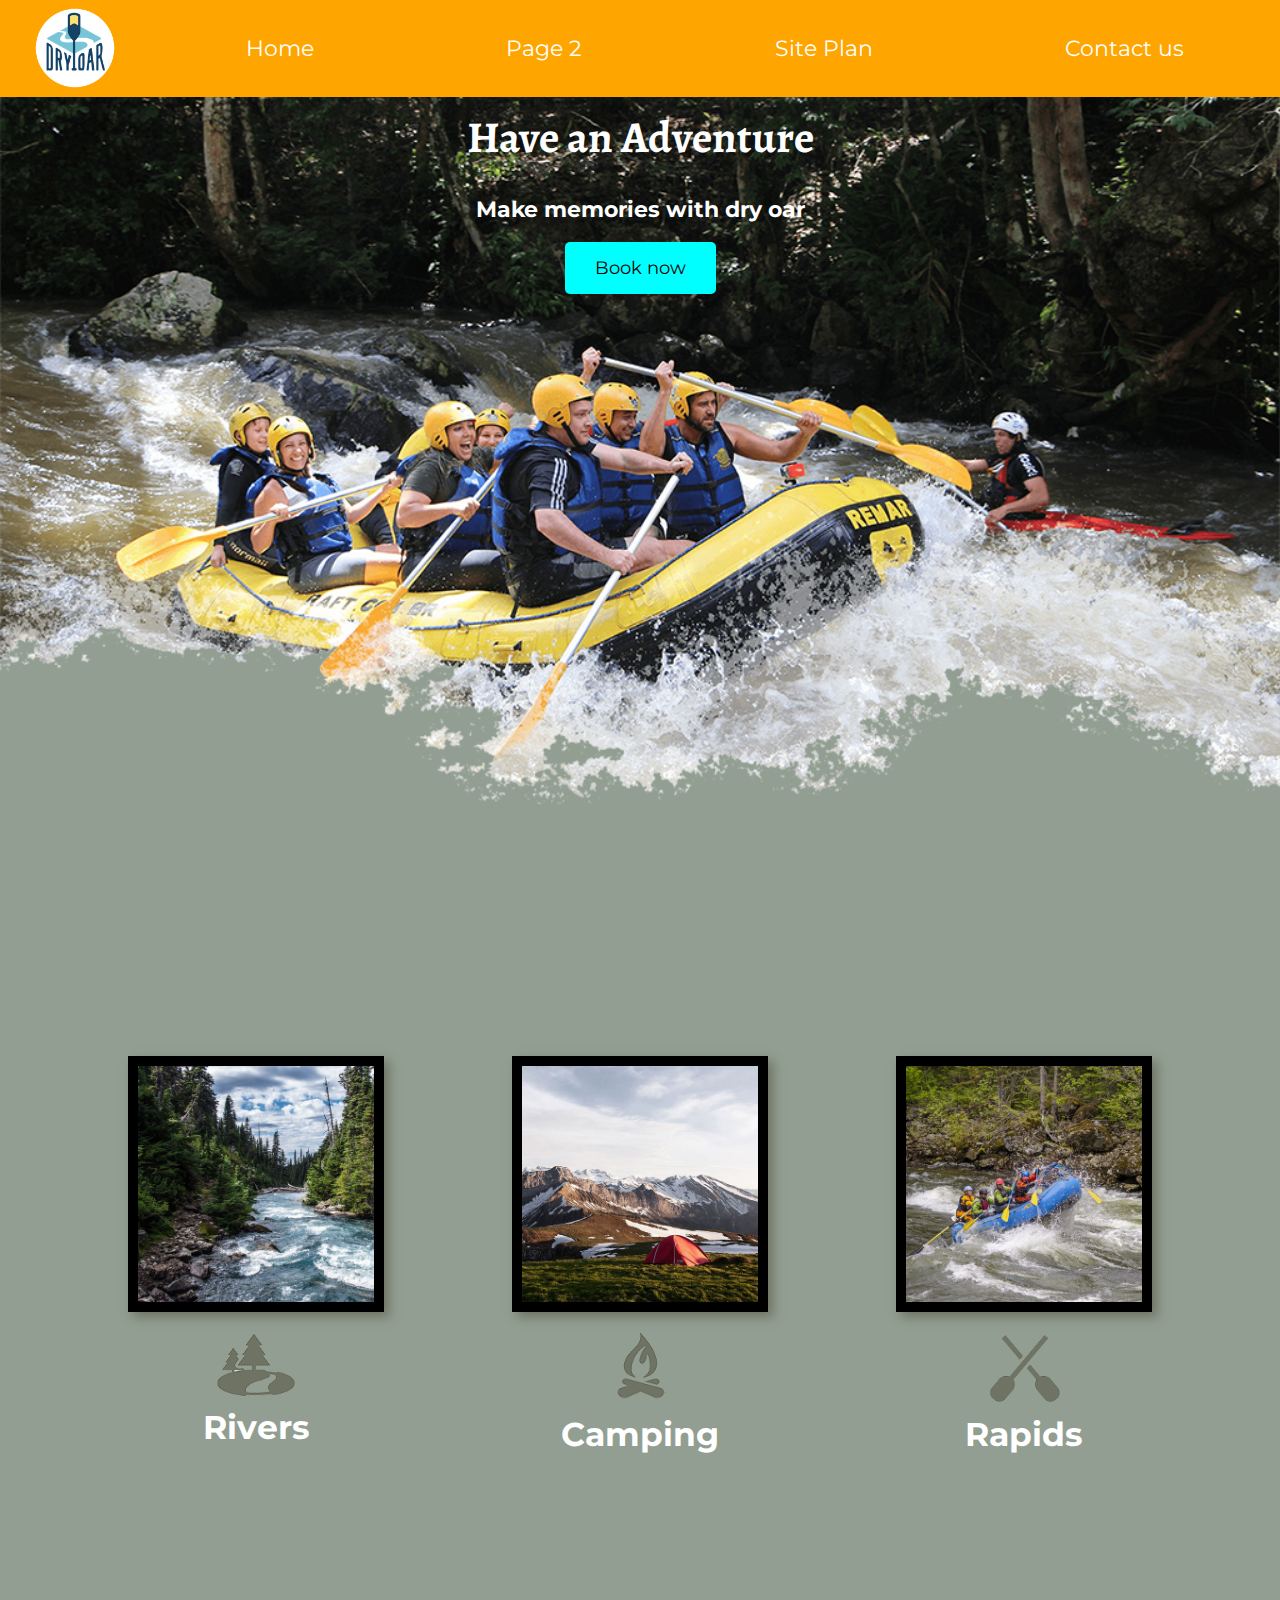
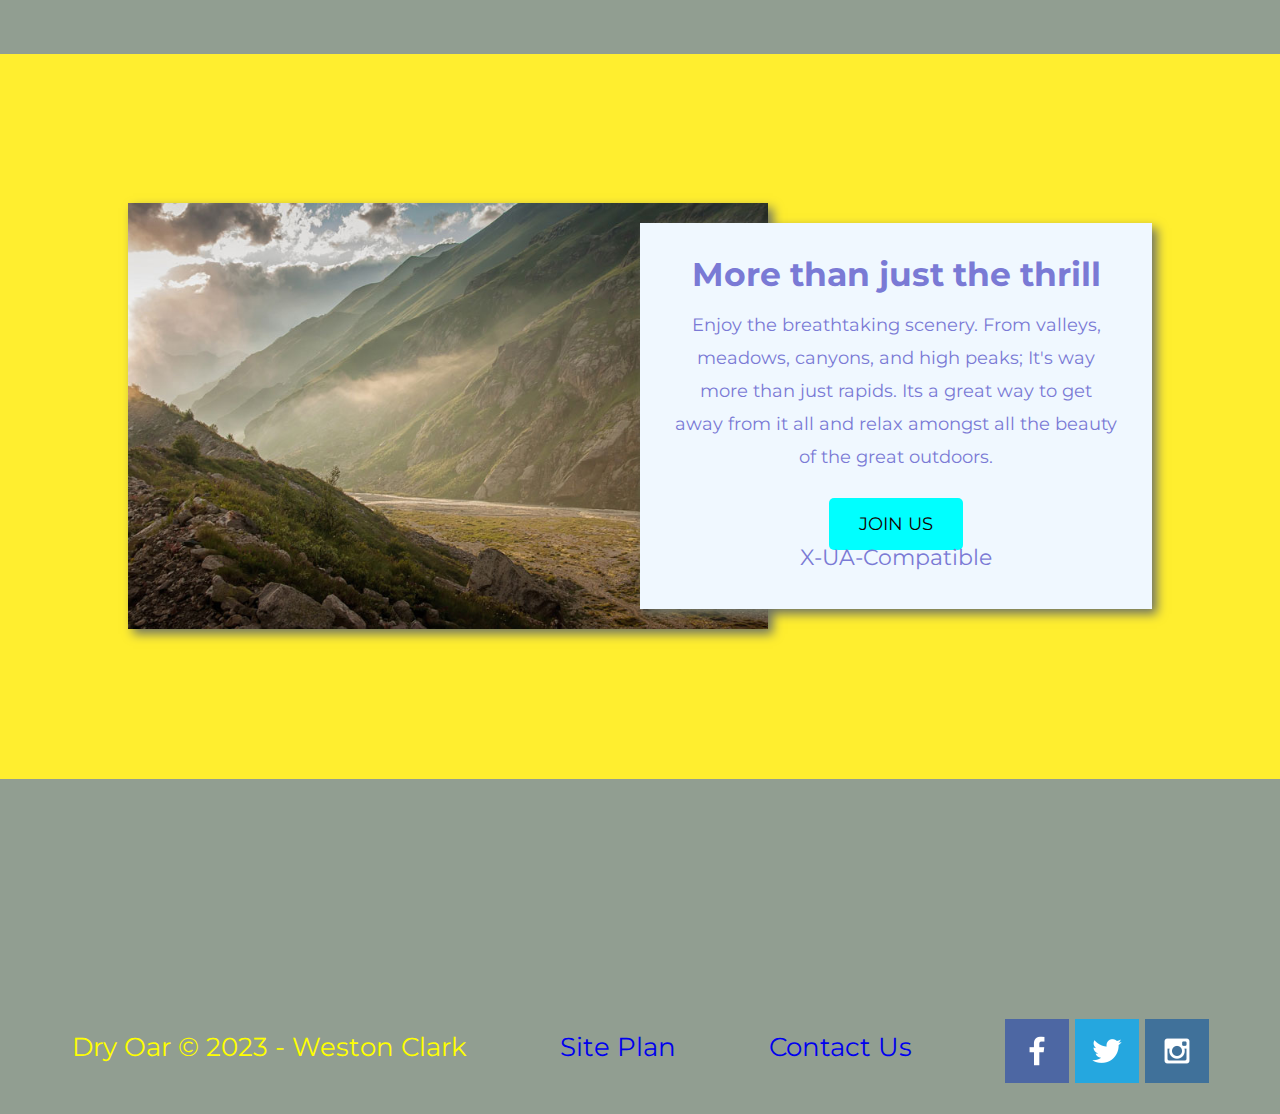
==== wwr/index.html @ a03a237e "process of renaming index file on GitHub 2/2" ====
<!DOCTYPE html>
<html lang="en">
<head>
    <link rel="stylesheet" href="styles/style.css">
    <meta charset="UTF-8">
    <meta http-equiv="X-UA-Compatible" content="IE=edge">
    <meta name="viewport" content="width=device-width, initial-scale=1.0">
    <title>White Water Rafting | Dry Oar | Home</title>
</head>
<body>
    <div id="content">
        <header>
            <a id="logo_link" href="index.html">
                <img class="logo" src="./images/logo.png" alt="Logo image">
            </a>
            <nav>
                <a href="index.html">Home</a>
                <a href="#">Page 2</a>
                <a href="site-plan-rafting.html">Site Plan</a>
                <a href="Contactus.html">Contact us</a>
            </nav>
        </header>
        <div id="hero">
            <div id="hero-box">
                <img id="hero-img" src="images/hero.png" alt="people enjoying white water rafting">
            </div>
            <section id="hero-msg">
                <h1 class="home-title">Have an Adventure</h1>
                <h4>Make memories with dry oar</h4>
                <div class='button-box'>
                    <a class='book' href="contactus.html"> Book now</a>
                </div>
            </section>
        </div>
        <main class="home-grid">
            <section class="rivers-card">
                <img class="card-img" src="images/rivers.jpg" alt="river in the forest">
                <img class="icon" src="images/river_icon.png" alt="river icon">
                <h2>Rivers</h2>
            </section>
            <section class="camping-card">
                <img class="card-img" src="images/camping.jpg" alt="tent in mountains">
                <img class="icon" src="images/fire_icon.png" alt="fire icon">
                <h2>Camping</h2>
            </section>
            <section class="rapids-card">
                <img class="card-img" src="images/rapids.jpg" alt="rafting boat">
                <img class="icon" src="images/oars.png" alt="oars icon">
                <h2>Rapids</h2>
            </section>
            <div id="background"></div>
            <img class="mountains" src="images/mountains.jpg" alt="misty mountains">
            <section class="msg">
                <h2>More than just the thrill</h2>
                <p>Enjoy the breathtaking scenery. From valleys, meadows, canyons, and high peaks; It's way more than just rapids. Its a great way to get away from it all and relax amongst all the beauty of the great outdoors.</p>
                <div class="button-box">
                    <a class="join" href="join.html">JOIN US</a>
                </div>X-UA-Compatible
            </section>
        </main>
        <footer>
            <p>Dry Oar &copy; 2023 - Weston Clark</p>
            <p><a href="site-plan-rafting.html">Site Plan</a></p>
            <p><a href="contactus.html">Contact Us</a></p>
            <div class="social">
                <a href="https://facebook.com" target="_blank">
                    <img src="images/facebook.png" alt="fb icon">
                </a>
                <a href="https://twitter.com" target="_blank">
                    <img src="images/twitter.png" alt="twitter icon">
                </a>
                <a href="https://instagram.com" target="_blank">
                    <img src="images/instagram.png" alt="instagram icon">
                </a>
        </div>
        </footer>
    </div>
</body>
</html>
---- wwr/styles/style.css ----
/*
# = select iD
. = SELECT CLASS
nav = select "nav" element (or so on)
div = select "div" elements
*/
@import url('https://fonts.googleapis.com/css2?family=Alegreya:wght@400;700;900&family=Gloock&family=Montserrat:wght@300;400&display=swap');
#content{
    max-width: 1600px;
    margin: 0 auto;
}
nav a, #hero-msg h1, #hero-msg h4, .button-box, main section {
    text-align: center;
    color: rgb(255, 255, 255);
    text-decoration: none;
}
#background{
    height: 725px;
}
#logo_link{
    padding-top: 5px;
    justify-self: center;
    align-self: center;
}
#hero{
    display: grid;
    grid-template-columns: 1fr 3fr 1fr;
    margin-top: -100px;
}
#hero-msg{
    grid-column: 2/3;
    grid-row: 1/2;
    margin-top: 100px;
}
#hero-box{
    grid-column: 1/4;
    grid-row: 1/3;
    z-index: -1;
}
.logo{
    width: 80px;
}
body{
    background-color: rgb(145, 158, 145);
    font-family: "Montserrat","Alegreya",sans-serif;
    font-size: 22px;
    margin: 0;
    padding: 0;
}
h2{
    margin: 0;
}
#hero-img{
    width: 100%;
}
.home-title{
    font-family: "Glook","Alegreya", sans-serif;
    font-size: 2em;
    margin-top: 10px;
}
header{
    background-color: orange;
    display: grid;
    grid-template-columns: 150px auto;
}
nav{
    display: flex;
    justify-content: space-around;
}
nav a:hover {
    background-color: black;
    color: #d9c2a3;
}
nav a{
    padding: 35px;
}
.book, .join {
    background-color: aqua;
    color: rgb(20, 0, 0);
    text-decoration: none;
    font-size: 18px;
    padding: 15px 30px;
    margin-top: 50px;
    border-radius: 5px;
}
.card-img{
    border: 10px solid black;
    transition: transform .5s;
    box-shadow: 5px 5px 10px #6f7364;
}
.card-img:hover{
    opacity: .6;
    transform: scale(1.1)
}
.book:hover, .join:hover{
    color: antiquewhite;
}
.home-grid{
    display: grid;
    grid-template-columns: repeat(10,1fr);
}
.card-img, .mountains{
    width: 100%
}
.mountains{
    grid-column: 2/7;
    grid-row: 5/8;
    box-shadow: 5px 5px 10px #6f7364;
}
#background{
    background-color: rgb(255, 238, 47);
    grid-column: 1/11;
    grid-row: 4/9;
}

.msg {
    color: rgb(122, 122, 213);
    background-color: aliceblue;
    line-height: 1.5em;
    padding: 35px;
    grid-column: 6/10;
    grid-row: 6/7;
    box-shadow: 5px 5px 10px #6f7364;
}
.msg p{
    font-size: .8em;
    padding-bottom: 15px;
}
footer{
    color: yellow;
    padding: 25px;
    margin-top: 200px;
    display: flex;
    justify-content: space-around;
    align-items: center;
}
footer a{
    text-decoration: none;
}

.icon{
    width: 80px;
    padding-top: 10px;
}
footer p {
    font-size: 1.2em;
}
footer p a:hover{
    text-decoration: underline;
}
footer .social img{
    padding-top: 15px;
}
.rivers-card, .camping-card, .rapids-card{
    margin: 200px 0;
}
.rivers-card{
grid-column: 2/4;
grid-row: 2/3;
}
.camping-card{
grid-column: 5/7;
grid-row: 2/3;
}
.rapids-card{
   grid-column: 8/10;
    grid-row: 2/3;
}
main section img{
    box-sizing: border-box;
}

@media screen and (max-width: 900px) {
    #hero, .home-grid {
        display: block;
        height: auto;
    }
    nav, footer {
        flex-direction: column;
    }
    nav a {
        display: block;
        padding: 15px;
    }
    #hero {
        margin-top: 0;
    }
    #hero-msg {
        margin-top: 0;
    }
    #hero-msg h4 {
        display: none;
    }
    .home-title {
        font-size: 25px;
        color: #6f7364;
    }
    .rivers-card, .camping-card, .rapids-card { 
        margin: 50px auto;
        width: 60%;
    }
    #background {
        display: none;
    }
    .mountains, .msg {
        width: 80%;
        display: block;
        margin: 0 auto;
    }
    footer {
        margin-top: 25px;
    }
}
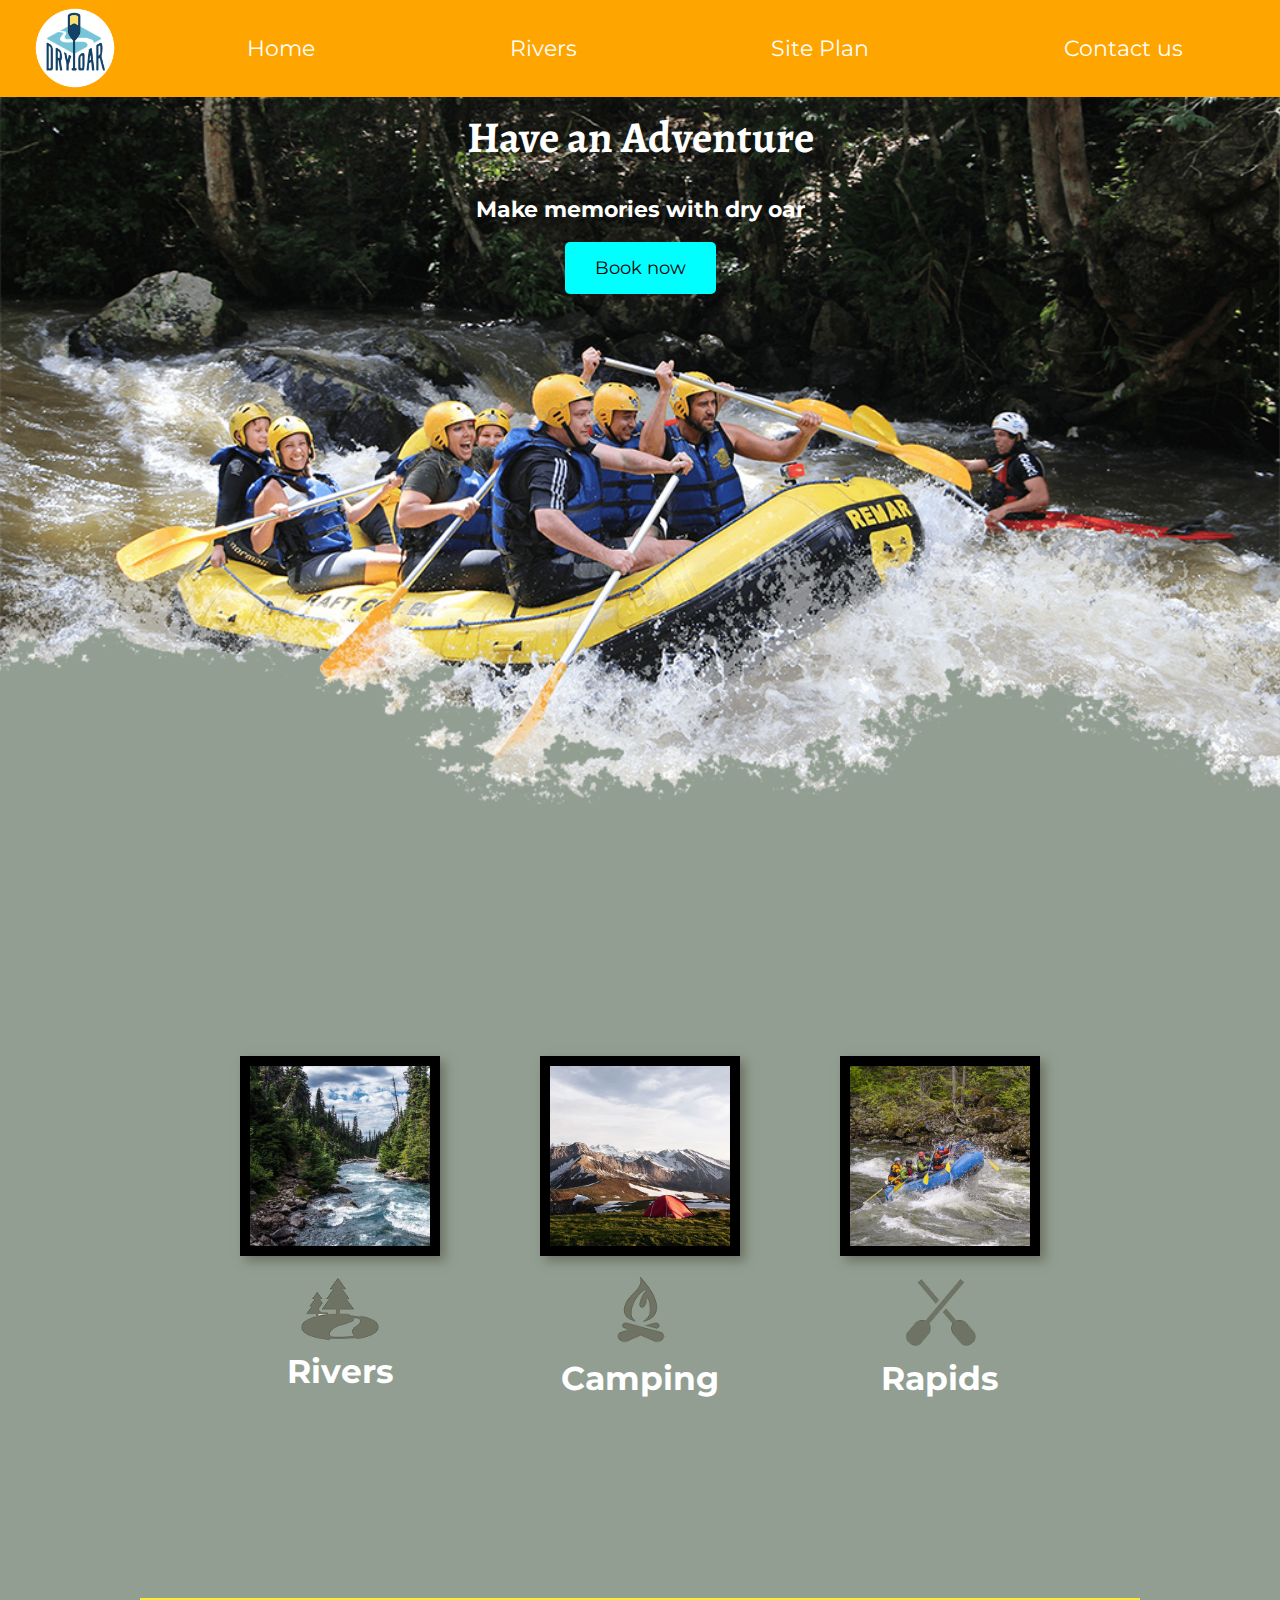
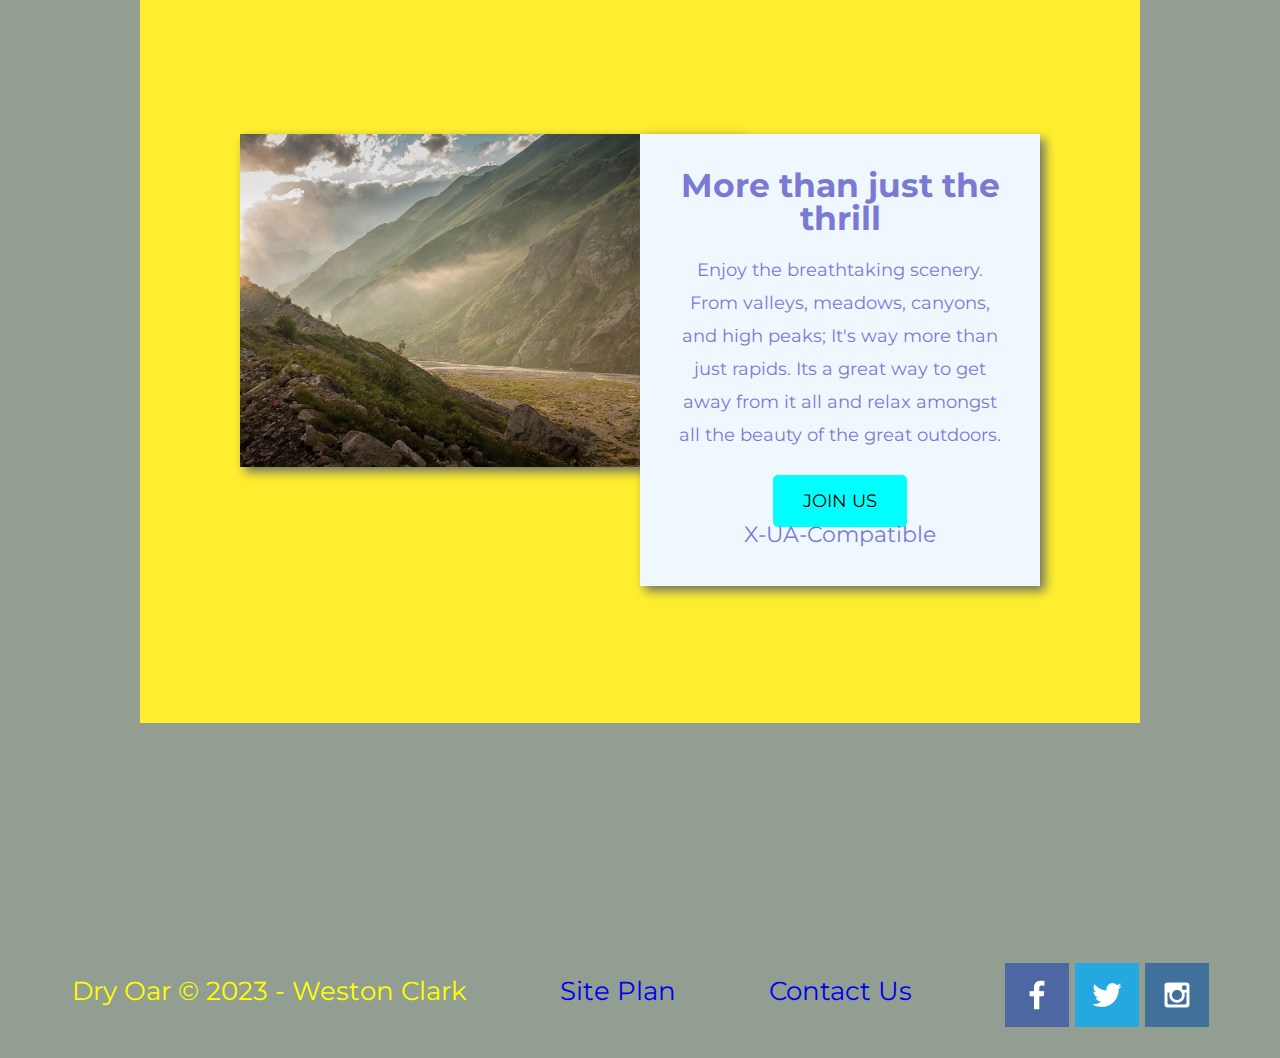
==== commit 9d375c47: "resumitted with validating" ====
--- a/wwr/index.html
+++ b/wwr/index.html
@@ -15,7 +15,7 @@
             </a>
             <nav>
                 <a href="index.html">Home</a>
-                <a href="#">Page 2</a>
+                <a href="rivers.html">Rivers</a>
                 <a href="site-plan-rafting.html">Site Plan</a>
                 <a href="Contactus.html">Contact us</a>
             </nav>
--- a/wwr/styles/style.css
+++ b/wwr/styles/style.css
@@ -8,6 +8,7 @@
 #content{
     max-width: 1600px;
     margin: 0 auto;
+    align-items:center;
 }
 nav a, #hero-msg h1, #hero-msg h4, .button-box, main section {
     text-align: center;
@@ -170,6 +171,35 @@
     box-sizing: border-box;
 }
 
+/* Rivers CSS */
+
+.float-right{
+    float: right;
+    margin-left:40px; 
+    margin-bottom: 20px;
+    
+}
+.float-left{float:left;margin-right:40px; margin-top:35px; margin-bottom: 35px;
+}
+.canyon{
+    margin: 0 auto;
+width: 100%;
+display: grid;
+grid-template-columns: 50% 50%;
+
+}
+
+.canyon img{
+    height: 400px;
+    margin-bottom: 35px;
+    width: 90%;
+    
+}
+
+main {
+    max-width: 1000px;
+    margin:0 auto;
+}
 @media screen and (max-width: 900px) {
     #hero, .home-grid {
         display: block;
